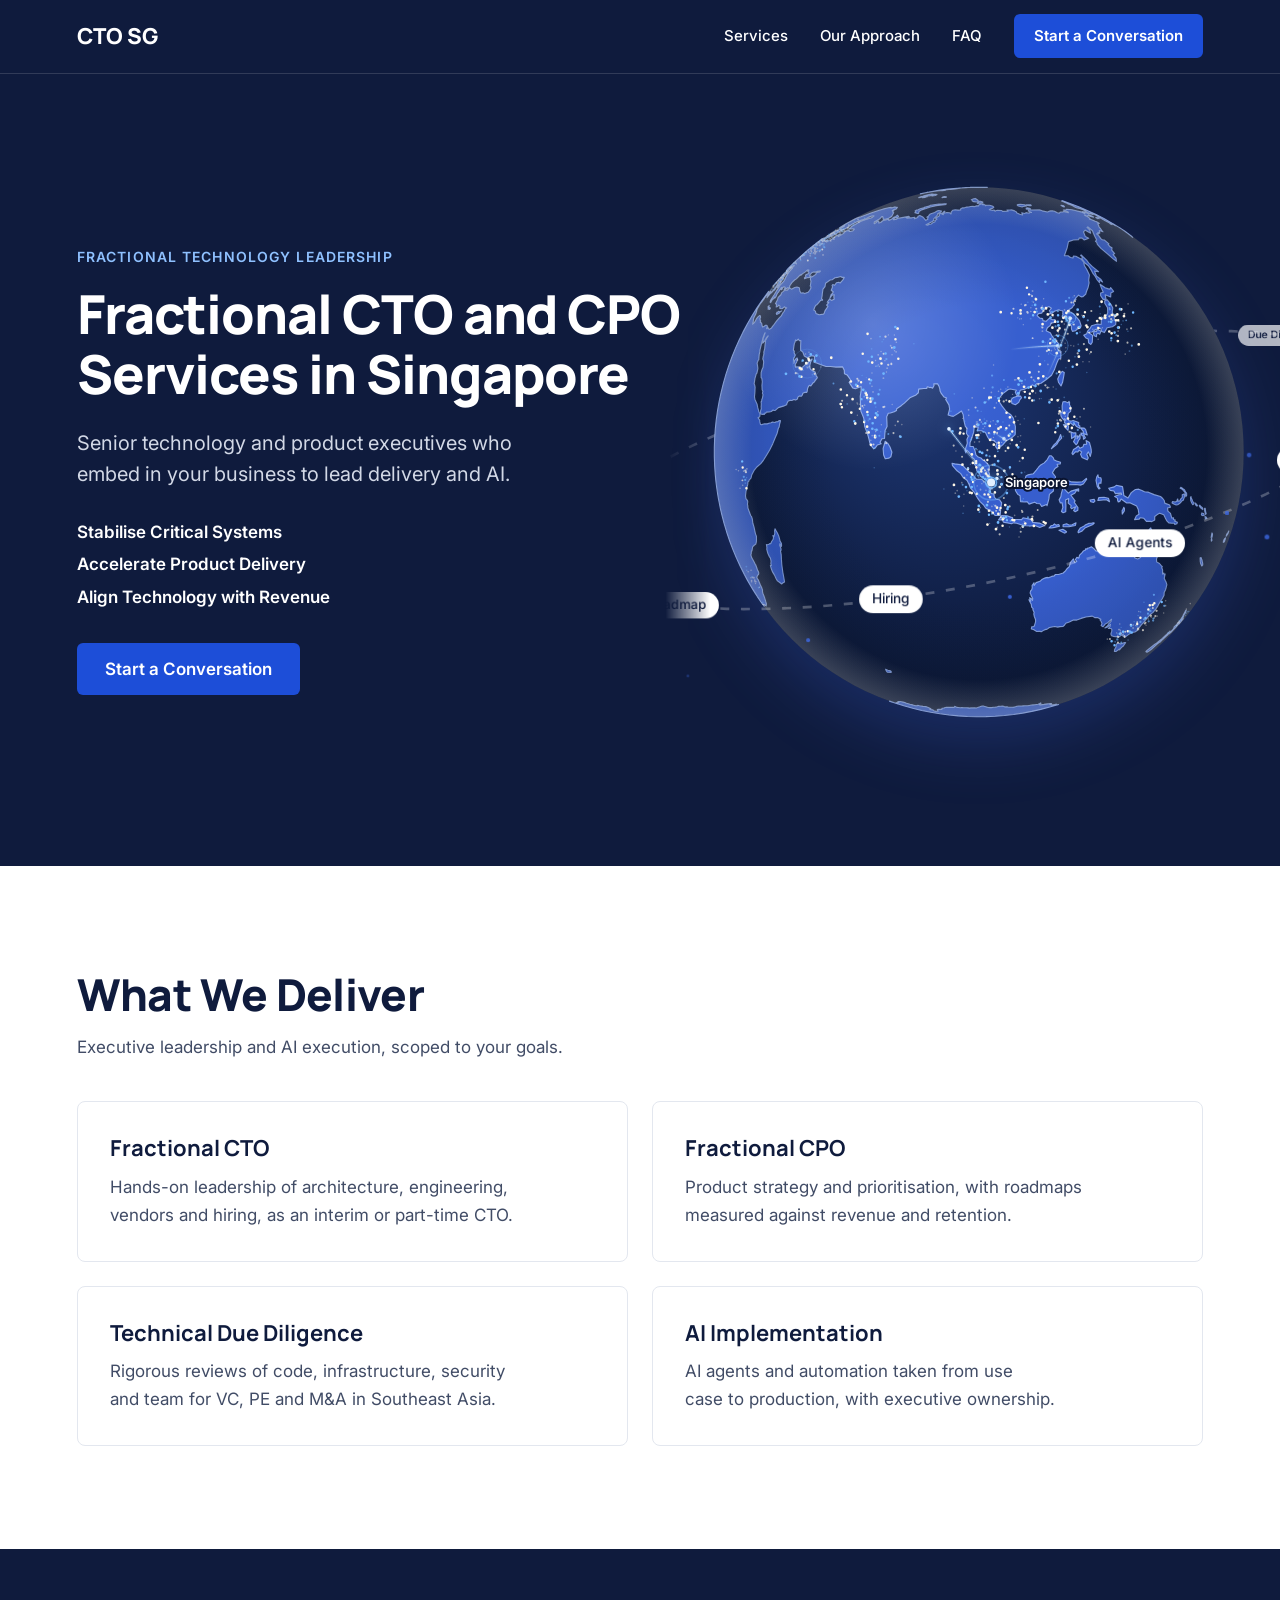
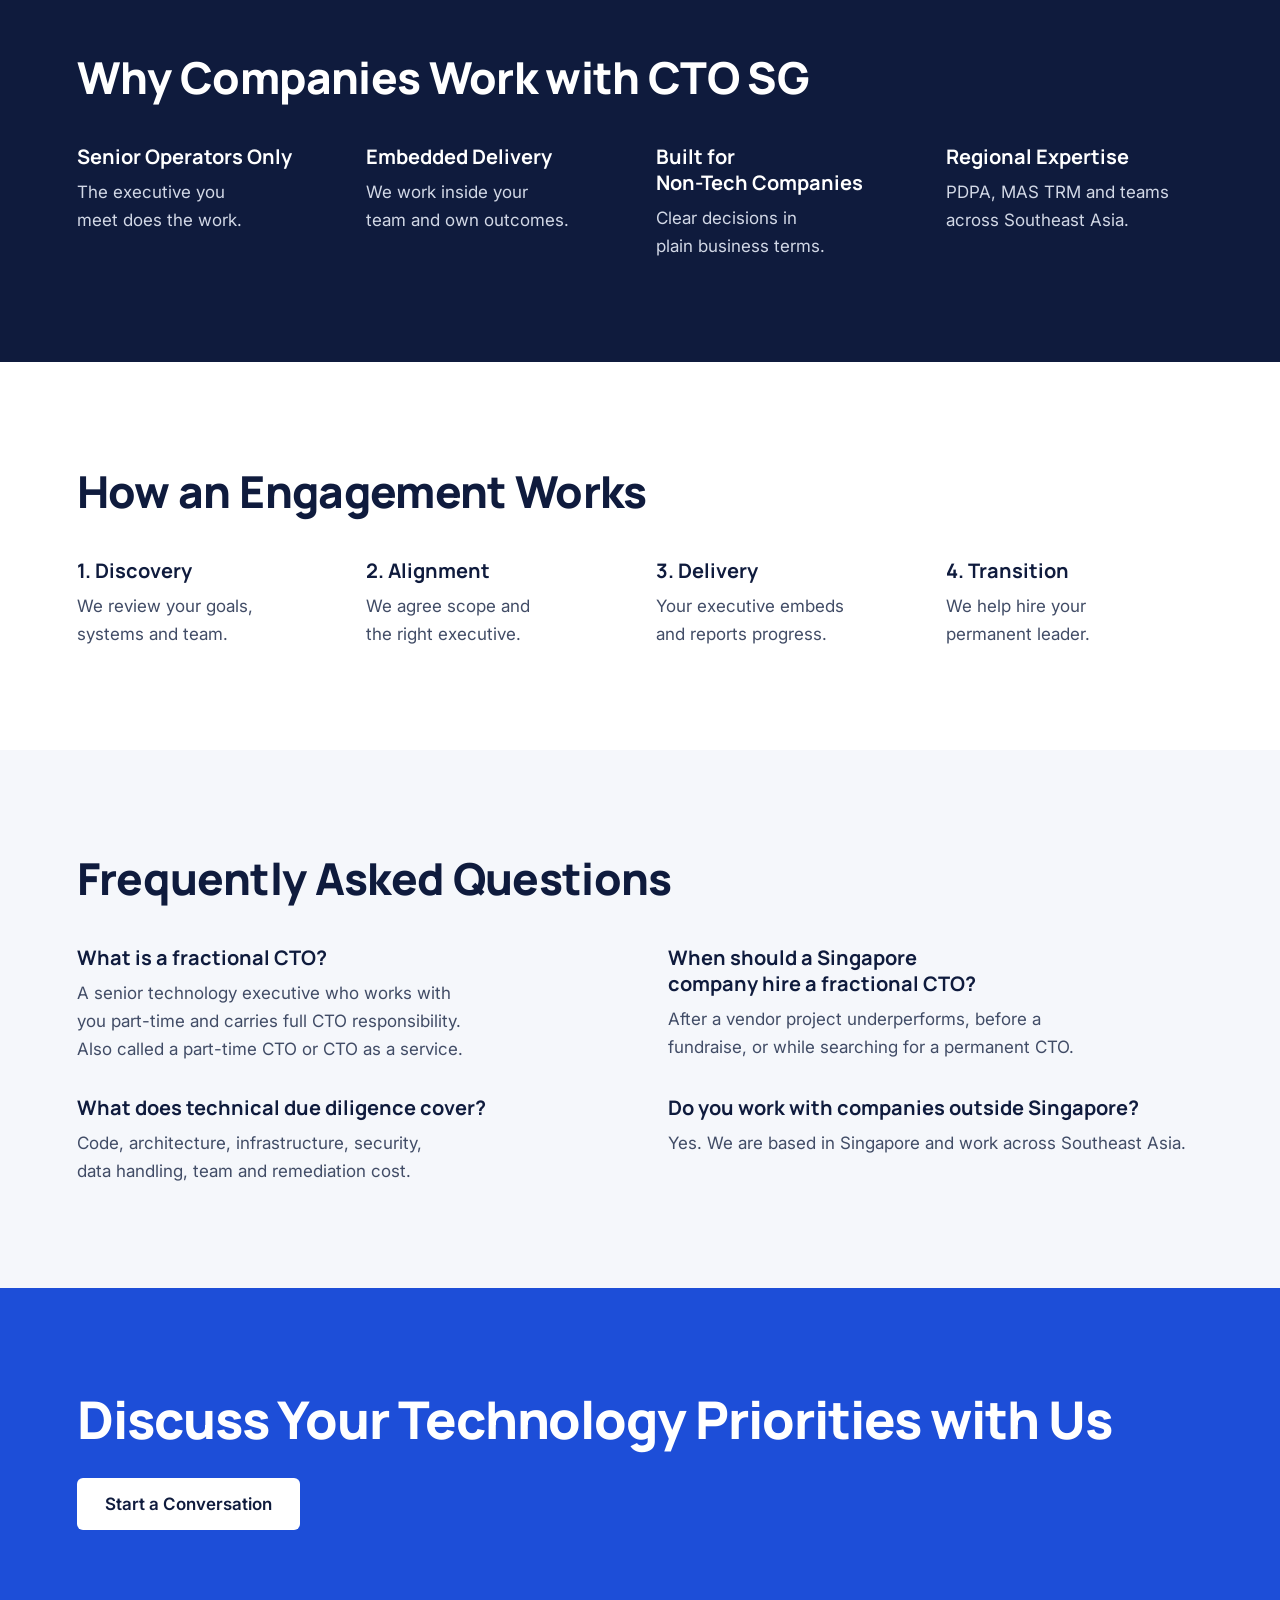
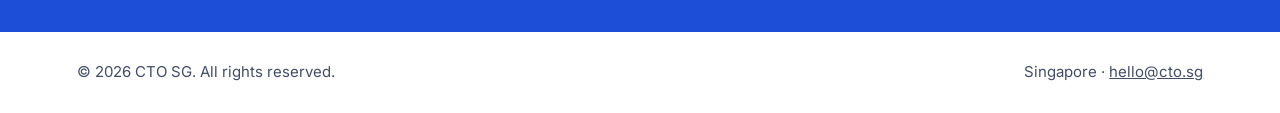
==== index.html @ 4ced0388 "Add CTO SG landing page Static site for GitHub Pages at cto.sg, with an interactive hero globe centr" ====
<!doctype html>
<html lang="en-SG">
<head>
<meta charset="utf-8">
<meta name="viewport" content="width=device-width, initial-scale=1">
<title>Fractional CTO &amp; CPO Services in Singapore | CTO SG</title>
<meta name="description" content="Fractional CTO and CPO services in Singapore. Senior executives who embed in your business to lead technology, product, technical due diligence and AI implementation.">
<link rel="canonical" href="https://cto.sg/">
<meta name="robots" content="index, follow">
<meta property="og:type" content="website">
<meta property="og:site_name" content="CTO SG">
<meta property="og:locale" content="en_SG">
<meta property="og:url" content="https://cto.sg/">
<meta property="og:title" content="Fractional CTO &amp; CPO Services in Singapore | CTO SG">
<meta property="og:description" content="Senior technology and product executives who embed in your business to stabilise delivery, accelerate your roadmap and turn AI initiatives into measurable results.">
<meta property="og:image" content="https://cto.sg/og-image.png">
<meta property="og:image:width" content="1200">
<meta property="og:image:height" content="630">
<meta name="twitter:card" content="summary_large_image">
<link rel="icon" href="favicon.svg" type="image/svg+xml">
<link rel="preconnect" href="https://fonts.googleapis.com">
<link rel="preconnect" href="https://fonts.gstatic.com" crossorigin>
<link href="https://fonts.googleapis.com/css2?family=Inter:wght@400;500;600&family=Manrope:wght@700;800&display=swap" rel="stylesheet">
<link rel="stylesheet" href="styles.css">
<link rel="modulepreload" href="js/globe.js">
<script type="module" src="js/hero.js"></script>
<script type="application/ld+json">
{
  "@context": "https://schema.org",
  "@graph": [
    {
      "@type": "ProfessionalService",
      "@id": "https://cto.sg/#service",
      "name": "CTO SG",
      "url": "https://cto.sg/",
      "image": "https://cto.sg/og-image.png",
      "email": "hello@cto.sg",
      "description": "Fractional CTO and CPO services in Singapore, including technical due diligence and AI implementation.",
      "address": { "@type": "PostalAddress", "addressCountry": "SG" },
      "areaServed": [
        { "@type": "Country", "name": "Singapore" },
        { "@type": "Place", "name": "Southeast Asia" }
      ],
      "knowsAbout": ["Fractional CTO", "Fractional CPO", "Interim CTO", "CTO as a service", "Technical due diligence", "AI implementation"],
      "hasOfferCatalog": {
        "@type": "OfferCatalog",
        "name": "Services",
        "itemListElement": [
          { "@type": "Offer", "itemOffered": { "@type": "Service", "name": "Fractional CTO" } },
          { "@type": "Offer", "itemOffered": { "@type": "Service", "name": "Fractional CPO" } },
          { "@type": "Offer", "itemOffered": { "@type": "Service", "name": "Technical Due Diligence" } },
          { "@type": "Offer", "itemOffered": { "@type": "Service", "name": "AI Implementation" } }
        ]
      }
    },
    {
      "@type": "FAQPage",
      "@id": "https://cto.sg/#faq",
      "mainEntity": [
        {
          "@type": "Question",
          "name": "What is a fractional CTO?",
          "acceptedAnswer": { "@type": "Answer", "text": "A senior technology executive who works with you part-time and carries full CTO responsibility. Also called a part-time CTO or CTO as a service." }
        },
        {
          "@type": "Question",
          "name": "When should a Singapore company hire a fractional CTO?",
          "acceptedAnswer": { "@type": "Answer", "text": "After a vendor project underperforms, before a fundraise, or while searching for a permanent CTO." }
        },
        {
          "@type": "Question",
          "name": "What does technical due diligence cover?",
          "acceptedAnswer": { "@type": "Answer", "text": "Code, architecture, infrastructure, security, data handling, team and remediation cost." }
        },
        {
          "@type": "Question",
          "name": "Do you work with companies outside Singapore?",
          "acceptedAnswer": { "@type": "Answer", "text": "Yes. We are based in Singapore and work across Southeast Asia." }
        }
      ]
    }
  ]
}
</script>
</head>
<body>

<header class="site-header">
<div class="wrap">
<a class="logo" href="#top">CTO SG</a>
<nav class="site-nav" aria-label="Primary">
<a href="#services">Services</a>
<a href="#approach">Our Approach</a>
<a href="#faq">FAQ</a>
<a class="btn btn--small" href="#contact">Start a Conversation</a>
</nav>
</div>
</header>

<main id="top">
<section class="hero">
<div class="wrap">
<p class="eyebrow">Fractional Technology Leadership</p>
<h1>Fractional CTO and CPO Services in Singapore</h1>
<p class="hero-lede">Senior technology and product executives who embed in your business to lead delivery and AI.</p>
<ul class="outcomes">
<li>Stabilise Critical Systems</li>
<li>Accelerate Product Delivery</li>
<li>Align Technology with Revenue</li>
</ul>
<div class="cta-row"><a class="btn js-boost" href="#contact">Start a Conversation</a></div>
</div>
<div class="stage" data-globe>
<div class="globe">
<canvas tabindex="0" role="img" aria-label="Illustrative globe centred on Singapore. Drag or use the arrow keys to spin it. Click or press Enter to see an example question."></canvas>
</div>
</div>
</section>

<section class="section" id="services">
<div class="wrap">
<h2>What We Deliver</h2>
<p class="intro">Executive leadership and AI execution, scoped to your goals.</p>
<div class="grid grid--services">
<article class="card">
<h3>Fractional CTO</h3>
<p class="muted">Hands-on leadership of architecture, engineering, vendors and hiring, as an interim or part-time CTO.</p>
</article>
<article class="card">
<h3>Fractional CPO</h3>
<p class="muted">Product strategy and prioritisation, with roadmaps measured against revenue and retention.</p>
</article>
<article class="card">
<h3>Technical Due Diligence</h3>
<p class="muted">Rigorous reviews of code, infrastructure, security and team for VC, PE and M&amp;A in Southeast Asia.</p>
</article>
<article class="card">
<h3>AI Implementation</h3>
<p class="muted">AI agents and automation taken from use case to production, with executive ownership.</p>
</article>
</div>
</div>
</section>

<section class="section section--navy" id="approach">
<div class="wrap">
<h2 class="section-head">Why Companies Work with CTO SG</h2>
<div class="grid">
<div>
<h3>Senior Operators Only</h3>
<p class="muted">The executive you meet does the work.</p>
</div>
<div>
<h3>Embedded Delivery</h3>
<p class="muted">We work inside your team and own outcomes.</p>
</div>
<div>
<h3>Built for <span class="nowrap">Non-Tech</span> Companies</h3>
<p class="muted">Clear decisions in plain business terms.</p>
</div>
<div>
<h3>Regional Expertise</h3>
<p class="muted">PDPA, MAS TRM and teams across Southeast Asia.</p>
</div>
</div>
</div>
</section>

<section class="section">
<div class="wrap">
<h2 class="section-head">How an Engagement Works</h2>
<ol class="grid">
<li>
<h3>1. Discovery</h3>
<p class="muted">We review your goals, systems and team.</p>
</li>
<li>
<h3>2. Alignment</h3>
<p class="muted">We agree scope and the right executive.</p>
</li>
<li>
<h3>3. Delivery</h3>
<p class="muted">Your executive embeds and reports progress.</p>
</li>
<li>
<h3>4. Transition</h3>
<p class="muted">We help hire your permanent leader.</p>
</li>
</ol>
</div>
</section>

<section class="section section--tint" id="faq">
<div class="wrap">
<h2>Frequently Asked Questions</h2>
<div class="grid grid--faq">
<div>
<h3>What is a fractional CTO?</h3>
<p class="muted">A senior technology executive who works with you part-time and carries full CTO responsibility. Also called a part-time CTO or CTO as a service.</p>
</div>
<div>
<h3>When should a Singapore company hire a fractional CTO?</h3>
<p class="muted">After a vendor project underperforms, before a fundraise, or while searching for a permanent CTO.</p>
</div>
<div>
<h3>What does technical due diligence cover?</h3>
<p class="muted">Code, architecture, infrastructure, security, data handling, team and remediation cost.</p>
</div>
<div>
<h3>Do you work with companies outside Singapore?</h3>
<p class="muted">Yes. We are based in Singapore and work across Southeast Asia.</p>
</div>
</div>
</div>
</section>

<section class="section section--blue contact" id="contact">
<div class="wrap">
<h2>Discuss Your Technology Priorities with Us</h2>
<a class="btn btn--white" href="mailto:hello@cto.sg">Start a Conversation</a>
</div>
</section>
</main>

<footer class="site-footer">
<div class="wrap">
<p>© 2026 CTO SG. All rights reserved.</p>
<p>Singapore · <a href="mailto:hello@cto.sg">hello@cto.sg</a></p>
</div>
</footer>

</body>
</html>
---- styles.css ----
:root {
  --navy: #0F1B3D;
  --blue: #1D4ED8;
  --blue-dark: #1A44BD;
  --body: #414C66;
  --on-navy: #D2D8E6;
  --line: #E3E7EF;
  --tint: #F5F7FB;
  --gutter: clamp(20px, 6vw, 88px);
  --section: clamp(64px, 8vw, 104px);
  --display: Manrope, system-ui, sans-serif;

  /* Hero globe */
  --bg: #0F1B3D;
  --fg: #FFFFFF;
  --radius: 999px;
  --sea-hi: #1F3A7A;
  --sea-lo: #0A1430;
  --land: #3F6BE8;
  --arc: #6FB7FF;
  --arc-core: #E2F0FF;
  --coast: #A9C4FF;
  --ring: #FFFFFF;
  --chip-bg: #FFFFFF;
  --chip-fg: #0F1B3D;
  --accent: #6FB7FF;
  --on-accent: #0F1B3D;
  --label: #FFFFFF;
  --glass: .35;
}

* { box-sizing: border-box; }

html { scroll-behavior: smooth; scroll-padding-top: 16px; }

body {
  margin: 0;
  background: #FFFFFF;
  color: var(--navy);
  font-family: Inter, system-ui, sans-serif;
  font-size: 17px;
  line-height: 1.65;
}

a { color: inherit; }
a:hover { color: var(--blue); }
:focus-visible { outline: 3px solid var(--blue); outline-offset: 2px; }

h1, h2, h3 { margin: 0; font-family: var(--display); font-weight: 800; text-wrap: balance; }
h2 { font-size: clamp(30px, 3.6vw, 44px); line-height: 1.2; letter-spacing: -0.015em; }
h3 { font-size: 20px; line-height: 1.3; font-weight: 700; }
p, ul, ol { margin: 0; }
p, li { text-wrap: balance; }
.nowrap { white-space: nowrap; }
ul, ol { padding: 0; list-style: none; }

.wrap { max-width: 1280px; margin: 0 auto; padding-inline: var(--gutter); }
.section { padding-block: var(--section); }
.section--tint { background: var(--tint); }
.section--navy { background: var(--navy); color: #FFFFFF; }
.section--blue { background: var(--blue); color: #FFFFFF; }
.intro { max-width: 680px; margin-top: 12px; color: var(--body); }
.muted { color: var(--body); }
.section--navy .muted { color: var(--on-navy); }

.btn {
  display: inline-flex;
  align-items: center;
  min-height: 52px;
  padding: 0 28px;
  background: var(--blue);
  border-radius: 6px;
  color: #FFFFFF;
  font-weight: 600;
  text-decoration: none;
}
.btn:hover { background: var(--blue-dark); color: #FFFFFF; }
.btn--small { min-height: 44px; padding: 0 20px; font-size: 15px; }
.btn--white { background: #FFFFFF; color: var(--navy); }
.btn--white:hover { background: var(--tint); color: var(--navy); }

.site-header { background: var(--navy); border-bottom: 1px solid rgba(255, 255, 255, .14); color: #FFFFFF; }
.site-header a:not(.btn):hover { color: #8FC1FF; }
.site-header .wrap {
  display: flex;
  flex-wrap: wrap;
  align-items: center;
  justify-content: space-between;
  gap: 8px 32px;
  padding-block: 14px;
}
.logo { font-family: var(--display); font-size: 22px; font-weight: 800; text-decoration: none; }
.site-nav { display: flex; flex-wrap: wrap; align-items: center; gap: 4px 32px; font-size: 15px; font-weight: 500; }
.site-nav a:not(.btn) { padding-block: 10px; text-decoration: none; }

.hero {
  position: relative;
  isolation: isolate;
  overflow: hidden;
  display: flex;
  align-items: center;
  min-height: clamp(620px, 88vh, 860px);
  padding-block: clamp(56px, 7vw, 96px);
  background: var(--navy);
  color: #FFFFFF;
}
.hero > .wrap { position: relative; z-index: 2; width: 100%; pointer-events: none; }
.hero > .wrap > * { pointer-events: auto; }
.eyebrow {
  margin-bottom: 16px;
  color: #8FC1FF;
  font-size: 14px;
  font-weight: 600;
  letter-spacing: 0.08em;
  text-transform: uppercase;
}
.hero h1 {
  max-width: 14em;
  font-size: clamp(36px, 4.2vw, 56px);
  line-height: 1.12;
  letter-spacing: -0.02em;
  text-wrap: balance;
}
.hero-lede { max-width: 520px; margin-top: 24px; color: var(--on-navy); font-size: 20px; line-height: 1.55; }
.outcomes { display: flex; flex-direction: column; gap: 4px; margin-top: 28px; font-weight: 600; }
.cta-row .btn { margin-top: 32px; }

/* The globe (60% of the stage, starting 20% in) sits just past the text column, whatever the window size. */
.stage { --globe: clamp(420px, min(42vw, 72vh), 640px); --w: calc(var(--globe) / .6); --text: clamp(530px, 47vw, 632px); --fade: linear-gradient(90deg, transparent 15%, #000 20%); position: absolute; z-index: 0; top: 50%; left: calc(max(0px, (100vw - 1280px) / 2) + var(--gutter) + var(--text) + 32px - var(--w) * .2); width: var(--w); aspect-ratio: 1; translate: 0 -50%; -webkit-mask-image: var(--fade); mask-image: var(--fade); user-select: none; -webkit-user-select: none; }
@media (max-width: 980px) {
  .hero { align-items: start; min-height: 0; padding-bottom: min(92vw, 560px); }
  .stage { --w: min(170vw, 1040px); --fade: linear-gradient(180deg, transparent 10%, rgba(0, 0, 0, .5) 20%, #000 30%); top: auto; bottom: calc(var(--w) * -.36); left: 50%; translate: -50% 0; }
}
.stage > * { position: absolute; }
.ring { inset: 0; width: 100%; height: 100%; overflow: visible; pointer-events: none; }
.ring path { fill: none; stroke: var(--ring); stroke-opacity: .26; stroke-width: .3; stroke-dasharray: 1 1.3; }
.ring.back { z-index: 1; }
.ring.front { z-index: 3; }
.globe { z-index: 2; top: 18%; left: 20%; width: 60%; aspect-ratio: 1; animation: globe-bob 7s ease-in-out infinite; }
.globe canvas { position: absolute; top: -30%; left: -30%; display: block; width: 160%; height: 160%; cursor: grab; touch-action: none; filter: drop-shadow(0 26px 30px color-mix(in srgb, var(--land) 22%, transparent)); }
.globe canvas:active { cursor: grabbing; }
.globe canvas:focus-visible { outline-offset: 6px; border-radius: 50%; }
@keyframes globe-bob { 0%, 100% { transform: translateY(0); } 50% { transform: translateY(-2.5%); } }
.chip { top: 0; left: 0; padding: .5em .95em; border-radius: var(--radius); background: var(--chip-bg); color: var(--chip-fg); font: 500 clamp(.72rem, 1.4vw, .86rem)/1 Inter, system-ui, sans-serif; white-space: nowrap; box-shadow: 0 10px 24px -14px rgba(10, 20, 40, .45); pointer-events: none; will-change: transform; transition: background-color .3s, color .3s; }
.chip.lit { background: var(--accent); color: var(--on-accent); }
.dust { top: 0; left: 0; border-radius: 50%; background: var(--land); pointer-events: none; will-change: transform, opacity; }
.ask { z-index: 6; top: 0; left: 0; padding: .55em .85em; border-radius: 12px; background: var(--fg); color: var(--bg); font: 500 .8rem/1.3 Inter, system-ui, sans-serif; white-space: nowrap; transform: translate(-50%, calc(-100% - 14px)); pointer-events: none; transition: opacity .5s; box-shadow: 0 12px 28px -12px rgba(0, 0, 0, .4); }
.ask::after { content: ""; position: absolute; bottom: -5px; left: 50%; width: 10px; height: 10px; border-radius: 2px; background: inherit; transform: translateX(-50%) rotate(45deg); }
.ask small { display: block; margin-bottom: 2px; font-size: .7rem; letter-spacing: .04em; text-transform: uppercase; opacity: .65; }

.grid { display: grid; gap: 32px; grid-template-columns: minmax(0, 1fr); }
.grid--services { gap: 24px; margin-top: 40px; }
.grid--faq { gap: 32px 56px; margin-top: 40px; }
.section-head { margin-bottom: 40px; }

@media (min-width: 700px) {
  .grid { grid-template-columns: repeat(2, minmax(0, 1fr)); }
}

@media (min-width: 1080px) {
  .grid:not(.grid--services, .grid--faq) { grid-template-columns: repeat(4, minmax(0, 1fr)); }
}

.card { padding: 32px; border: 1px solid var(--line); border-radius: 8px; }
.card h3 { margin-bottom: 10px; font-size: 22px; }
.grid h3 + p { margin-top: 8px; }
.card h3 + p { margin-top: 0; }

.contact h2 { font-size: clamp(32px, 4.4vw, 52px); line-height: 1.15; letter-spacing: -0.02em; }
.contact .btn { margin-top: 28px; }

.site-footer .wrap {
  display: flex;
  flex-wrap: wrap;
  justify-content: space-between;
  gap: 8px 32px;
  padding-block: 28px;
  color: var(--body);
  font-size: 15px;
}

@media (prefers-reduced-motion: reduce) {
  html { scroll-behavior: auto; }
  .globe { animation: none; }
}
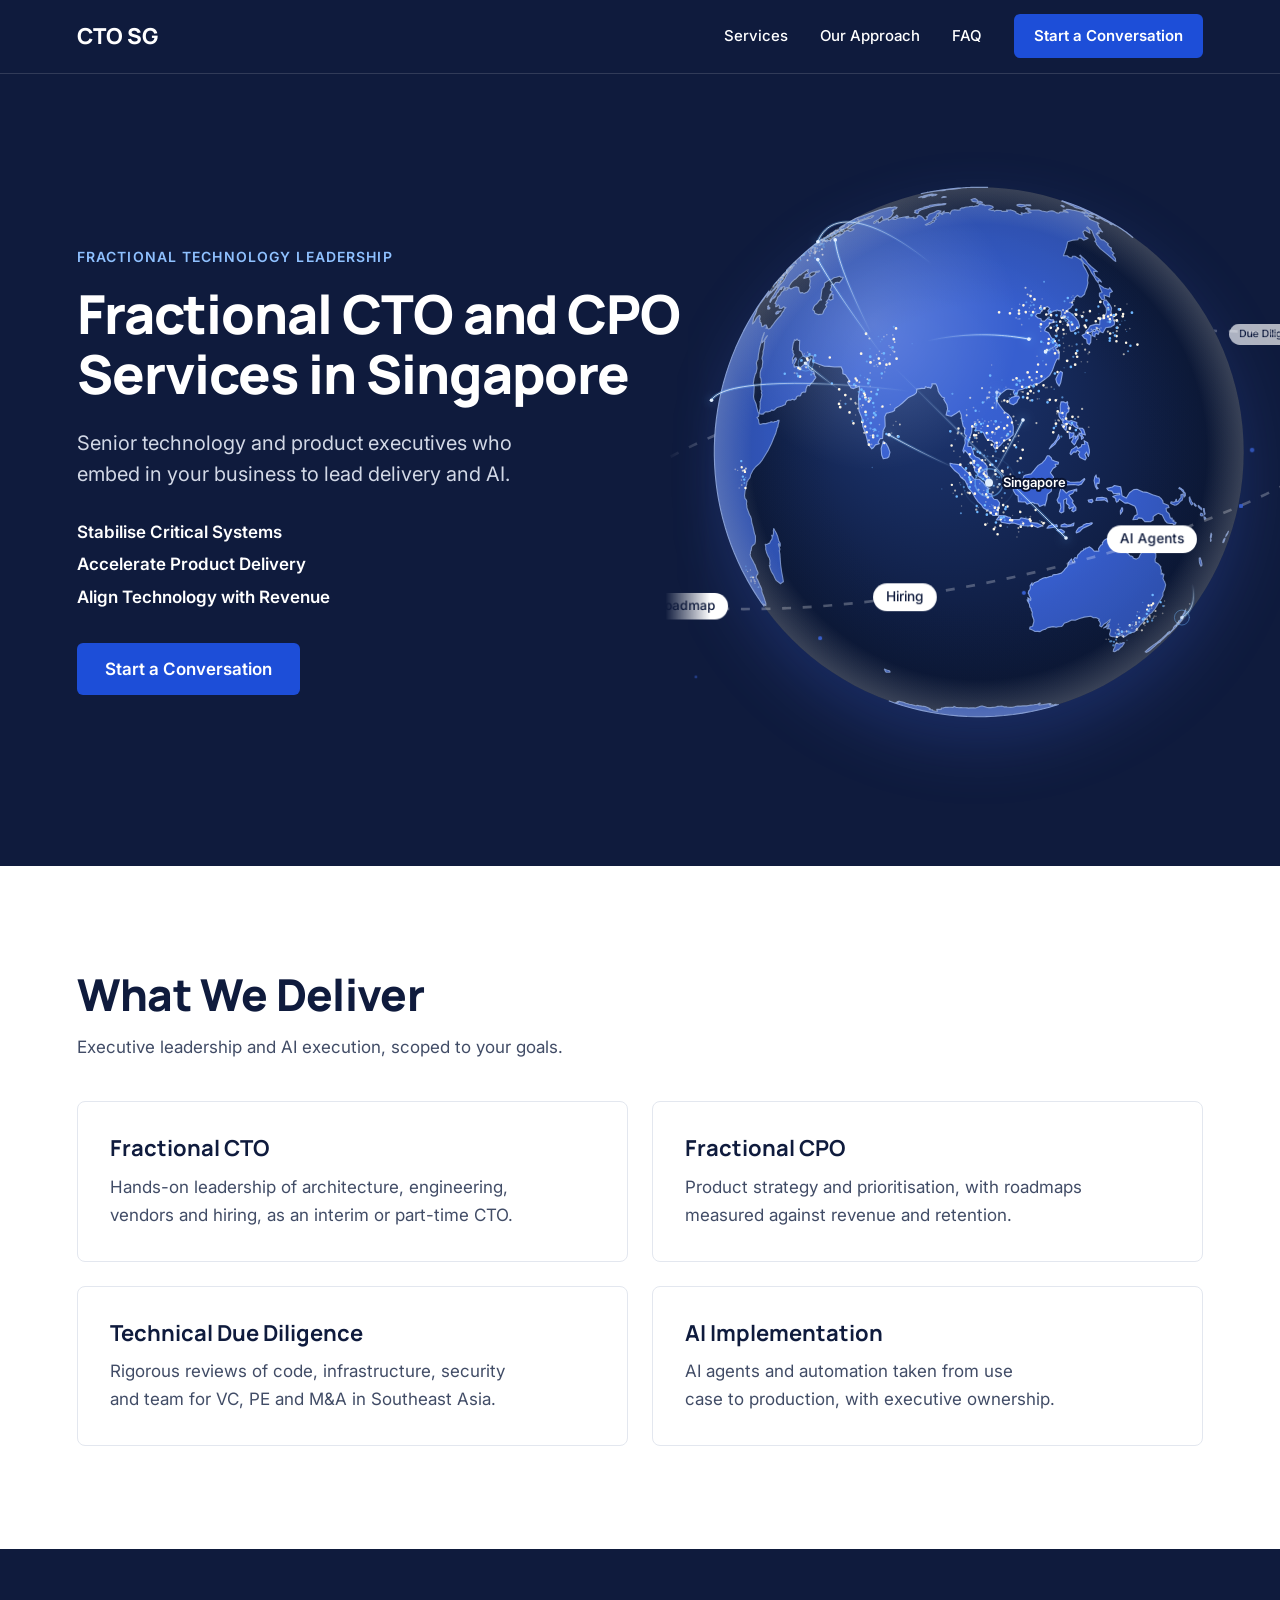
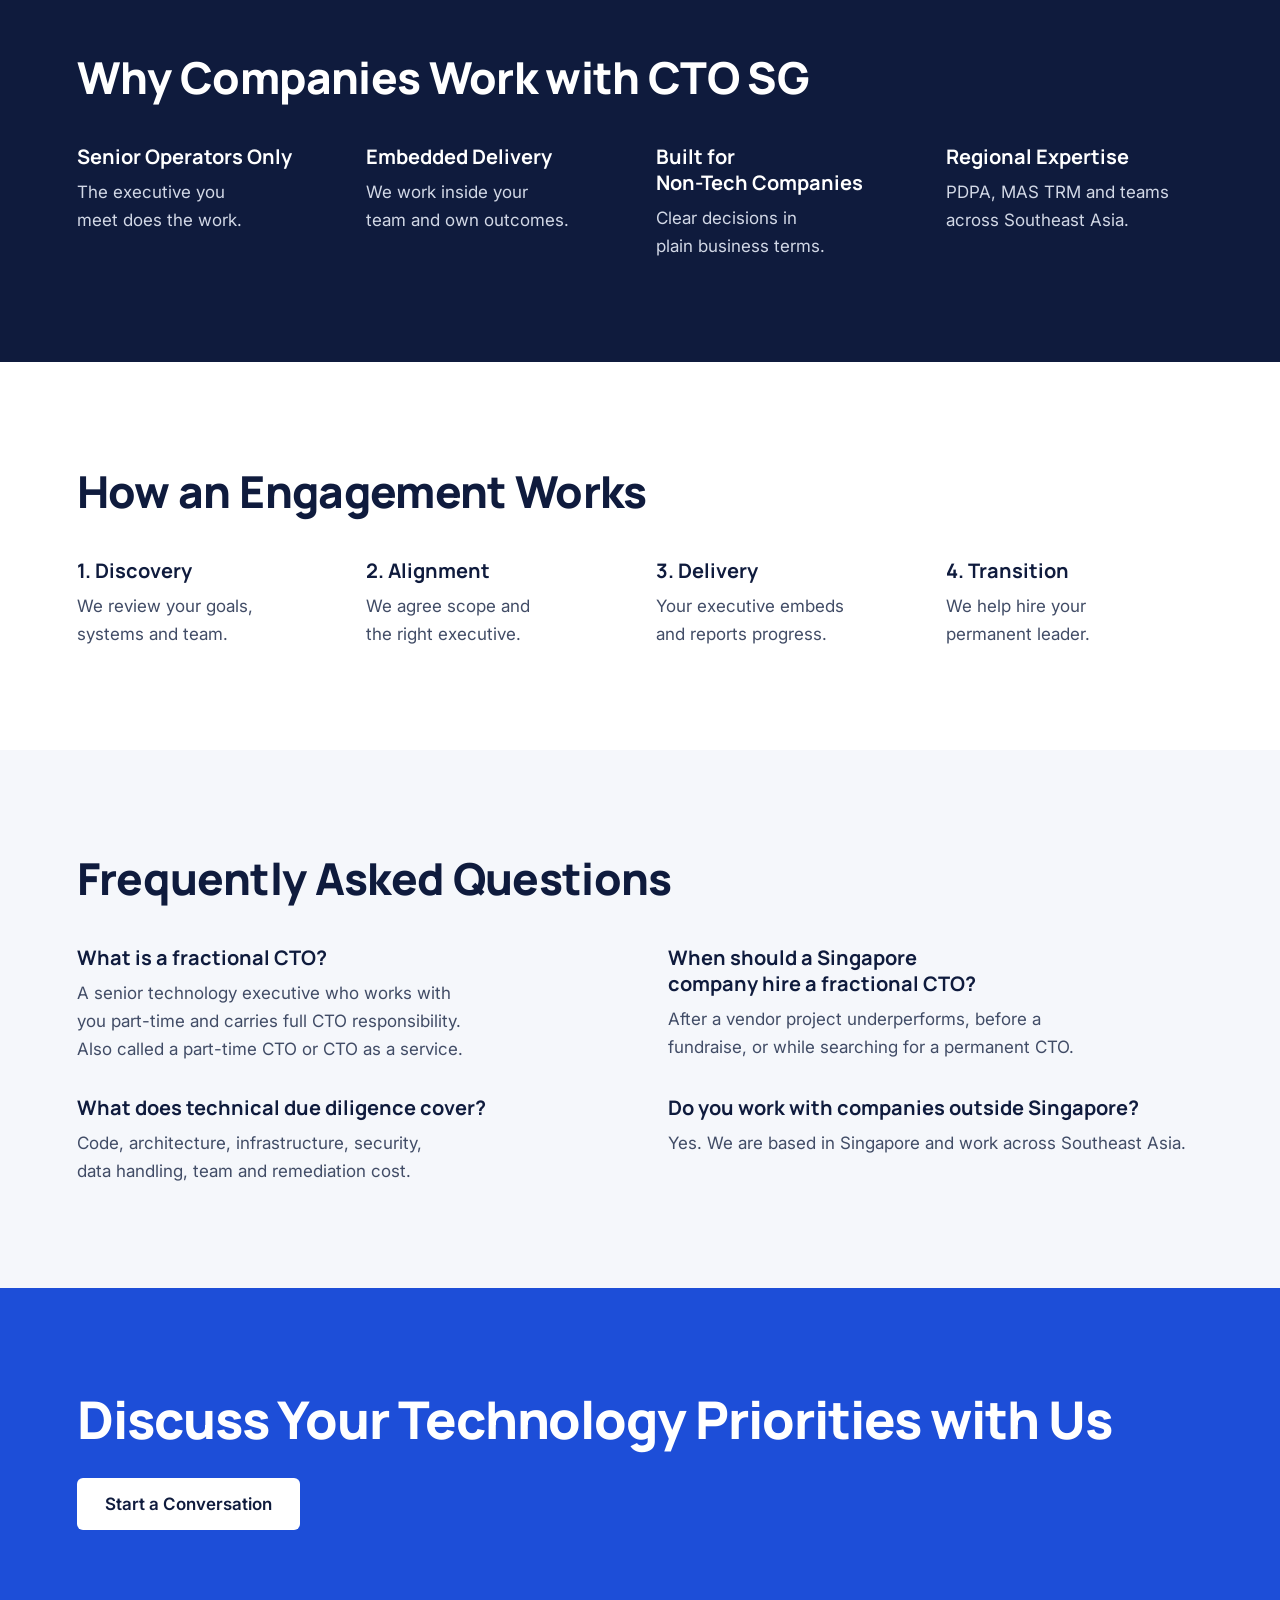
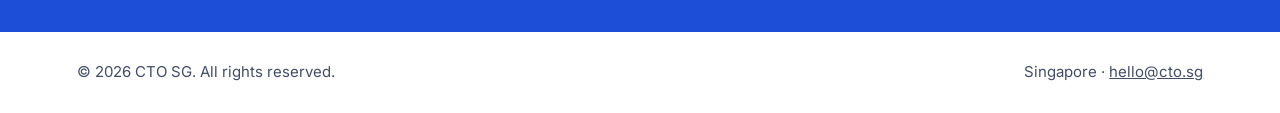
==== commit 35bd61b1: "Improve social link previews Replace the text-only preview image with a card rendered from the hero " ====
--- a/index.html
+++ b/index.html
@@ -7,17 +7,26 @@
 <meta name="description" content="Fractional CTO and CPO services in Singapore. Senior executives who embed in your business to lead technology, product, technical due diligence and AI implementation.">
 <link rel="canonical" href="https://cto.sg/">
 <meta name="robots" content="index, follow">
+<meta name="theme-color" content="#0F1B3D">
 <meta property="og:type" content="website">
 <meta property="og:site_name" content="CTO SG">
 <meta property="og:locale" content="en_SG">
 <meta property="og:url" content="https://cto.sg/">
 <meta property="og:title" content="Fractional CTO &amp; CPO Services in Singapore | CTO SG">
-<meta property="og:description" content="Senior technology and product executives who embed in your business to stabilise delivery, accelerate your roadmap and turn AI initiatives into measurable results.">
-<meta property="og:image" content="https://cto.sg/og-image.png">
+<meta property="og:description" content="Senior technology and product executives who embed in your business to lead delivery and AI.">
+<meta property="og:image" content="https://cto.sg/social-card.png">
+<meta property="og:image:secure_url" content="https://cto.sg/social-card.png">
+<meta property="og:image:type" content="image/png">
 <meta property="og:image:width" content="1200">
 <meta property="og:image:height" content="630">
+<meta property="og:image:alt" content="CTO SG: Fractional CTO and CPO Services in Singapore, with a globe centred on Singapore">
 <meta name="twitter:card" content="summary_large_image">
+<meta name="twitter:title" content="Fractional CTO &amp; CPO Services in Singapore | CTO SG">
+<meta name="twitter:description" content="Senior technology and product executives who embed in your business to lead delivery and AI.">
+<meta name="twitter:image" content="https://cto.sg/social-card.png">
+<meta name="twitter:image:alt" content="CTO SG: Fractional CTO and CPO Services in Singapore, with a globe centred on Singapore">
 <link rel="icon" href="favicon.svg" type="image/svg+xml">
+<link rel="apple-touch-icon" href="apple-touch-icon.png">
 <link rel="preconnect" href="https://fonts.googleapis.com">
 <link rel="preconnect" href="https://fonts.gstatic.com" crossorigin>
 <link href="https://fonts.googleapis.com/css2?family=Inter:wght@400;500;600&family=Manrope:wght@700;800&display=swap" rel="stylesheet">
@@ -33,7 +42,7 @@
       "@id": "https://cto.sg/#service",
       "name": "CTO SG",
       "url": "https://cto.sg/",
-      "image": "https://cto.sg/og-image.png",
+      "image": "https://cto.sg/social-card.png",
       "email": "hello@cto.sg",
       "description": "Fractional CTO and CPO services in Singapore, including technical due diligence and AI implementation.",
       "address": { "@type": "PostalAddress", "addressCountry": "SG" },
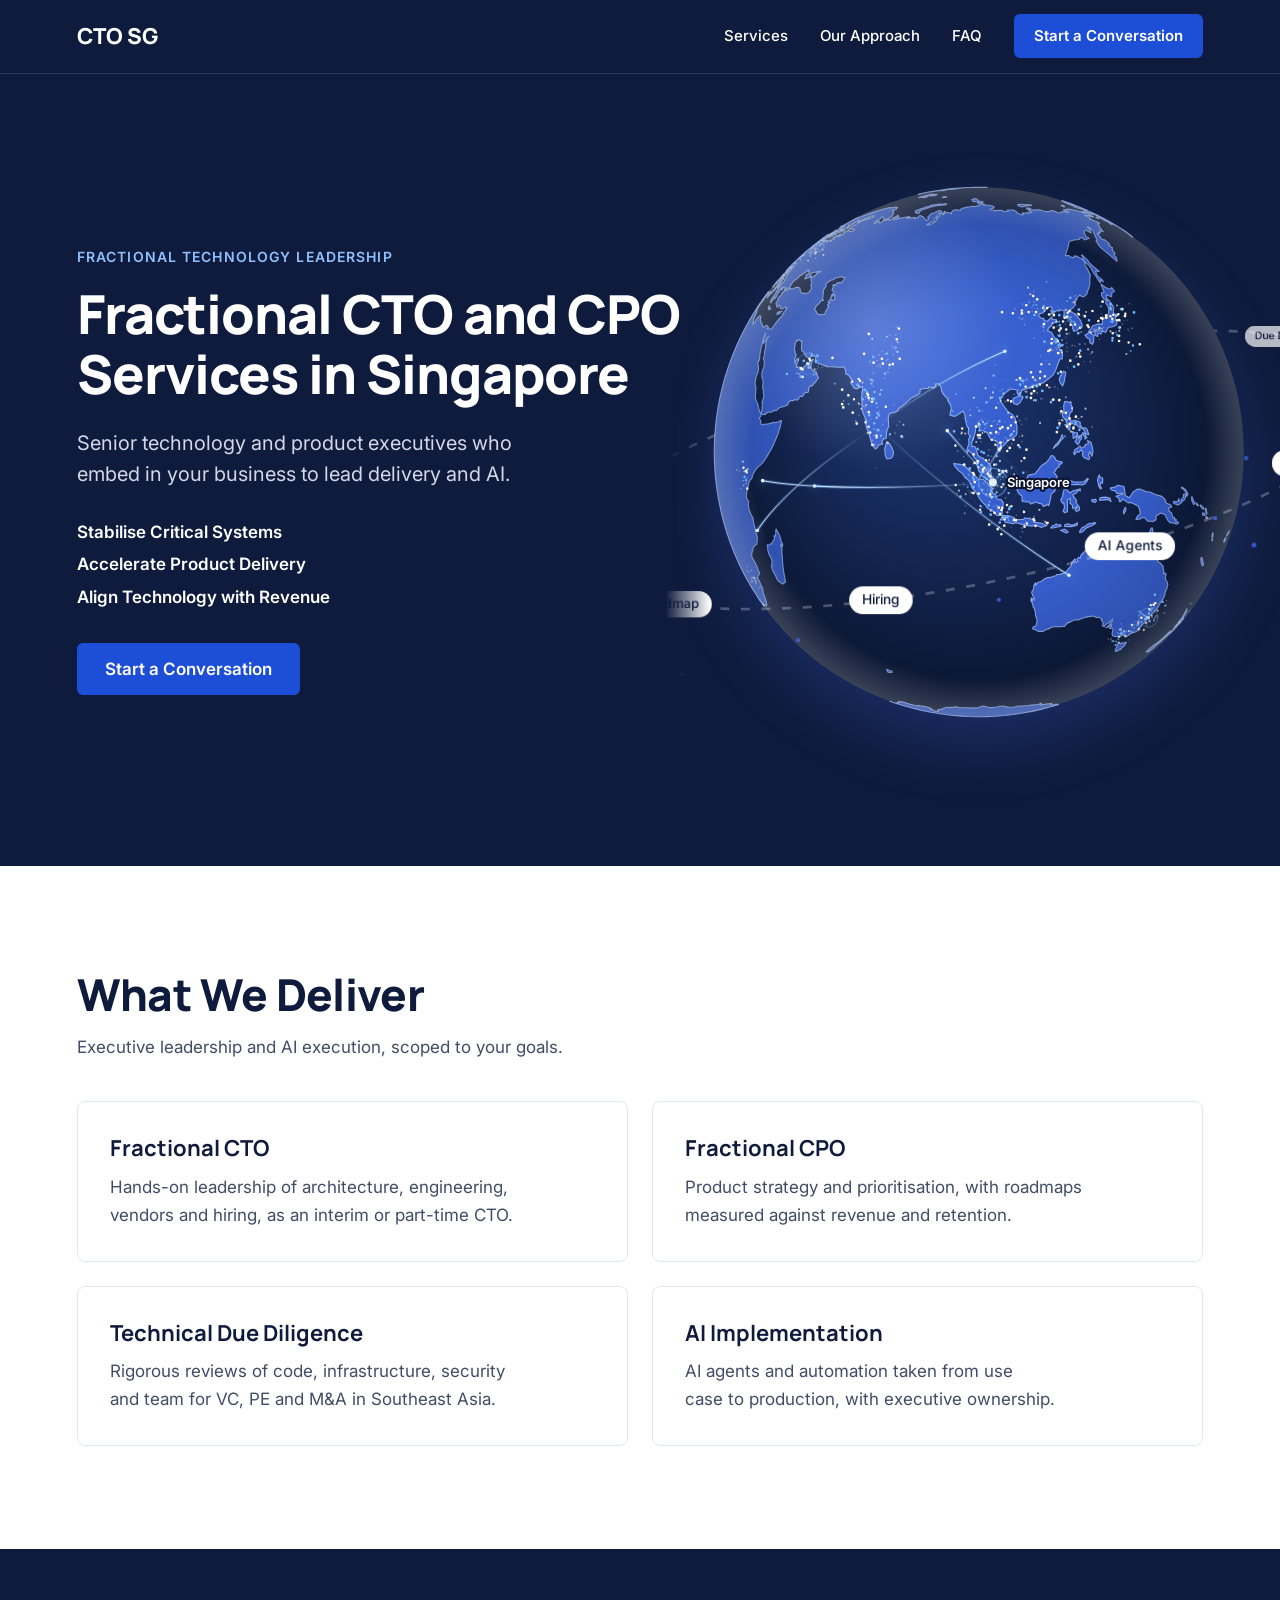
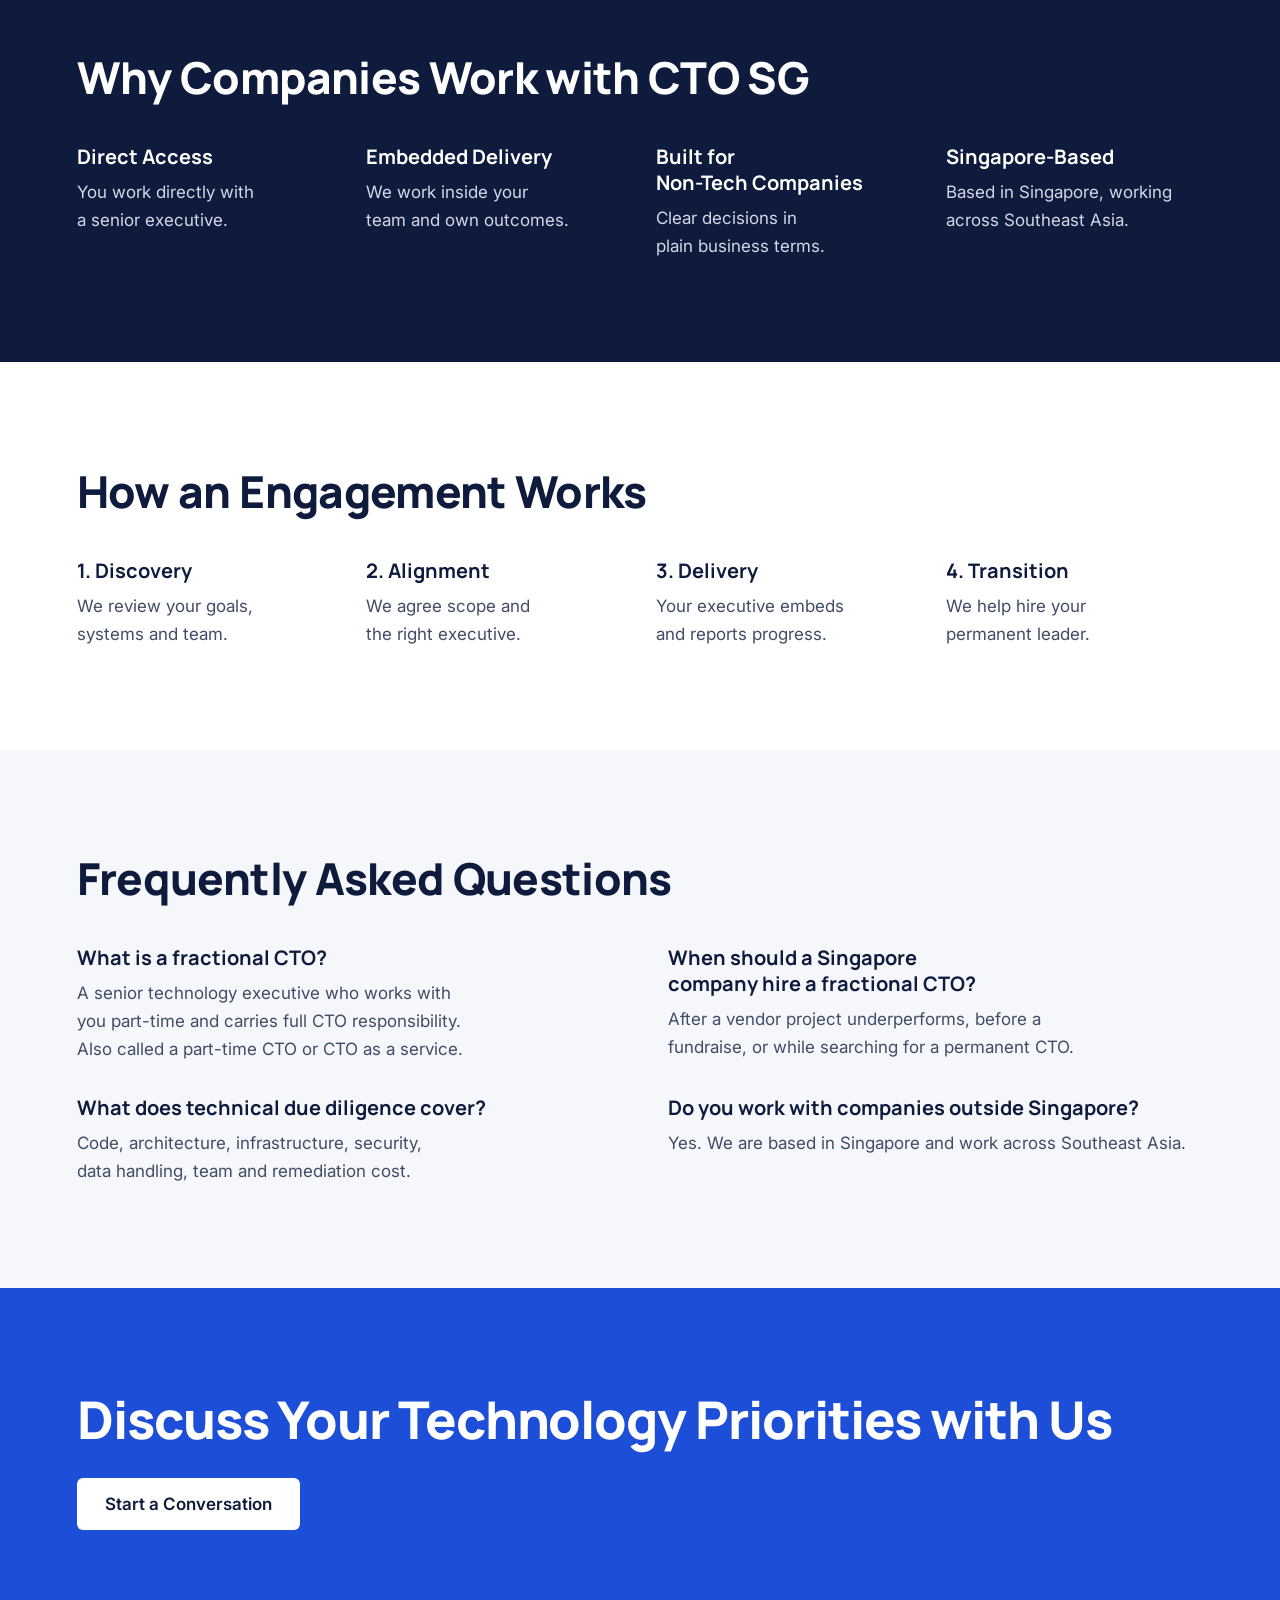
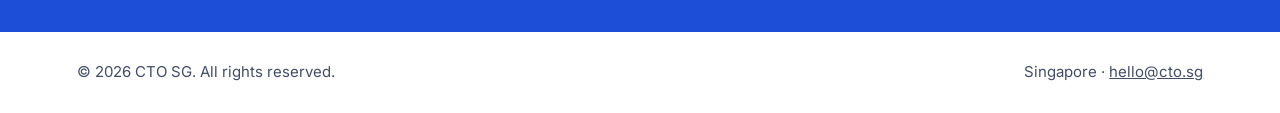
==== commit c0f89204: "Soften unverified claims in the why section Replace "Senior Operators Only" and the PDPA / MAS TRM e" ====
--- a/index.html
+++ b/index.html
@@ -156,8 +156,8 @@
 <h2 class="section-head">Why Companies Work with CTO SG</h2>
 <div class="grid">
 <div>
-<h3>Senior Operators Only</h3>
-<p class="muted">The executive you meet does the work.</p>
+<h3>Direct Access</h3>
+<p class="muted">You work directly with a senior executive.</p>
 </div>
 <div>
 <h3>Embedded Delivery</h3>
@@ -168,8 +168,8 @@
 <p class="muted">Clear decisions in plain business terms.</p>
 </div>
 <div>
-<h3>Regional Expertise</h3>
-<p class="muted">PDPA, MAS TRM and teams across Southeast Asia.</p>
+<h3>Singapore-Based</h3>
+<p class="muted">Based in Singapore, working across Southeast Asia.</p>
 </div>
 </div>
 </div>
